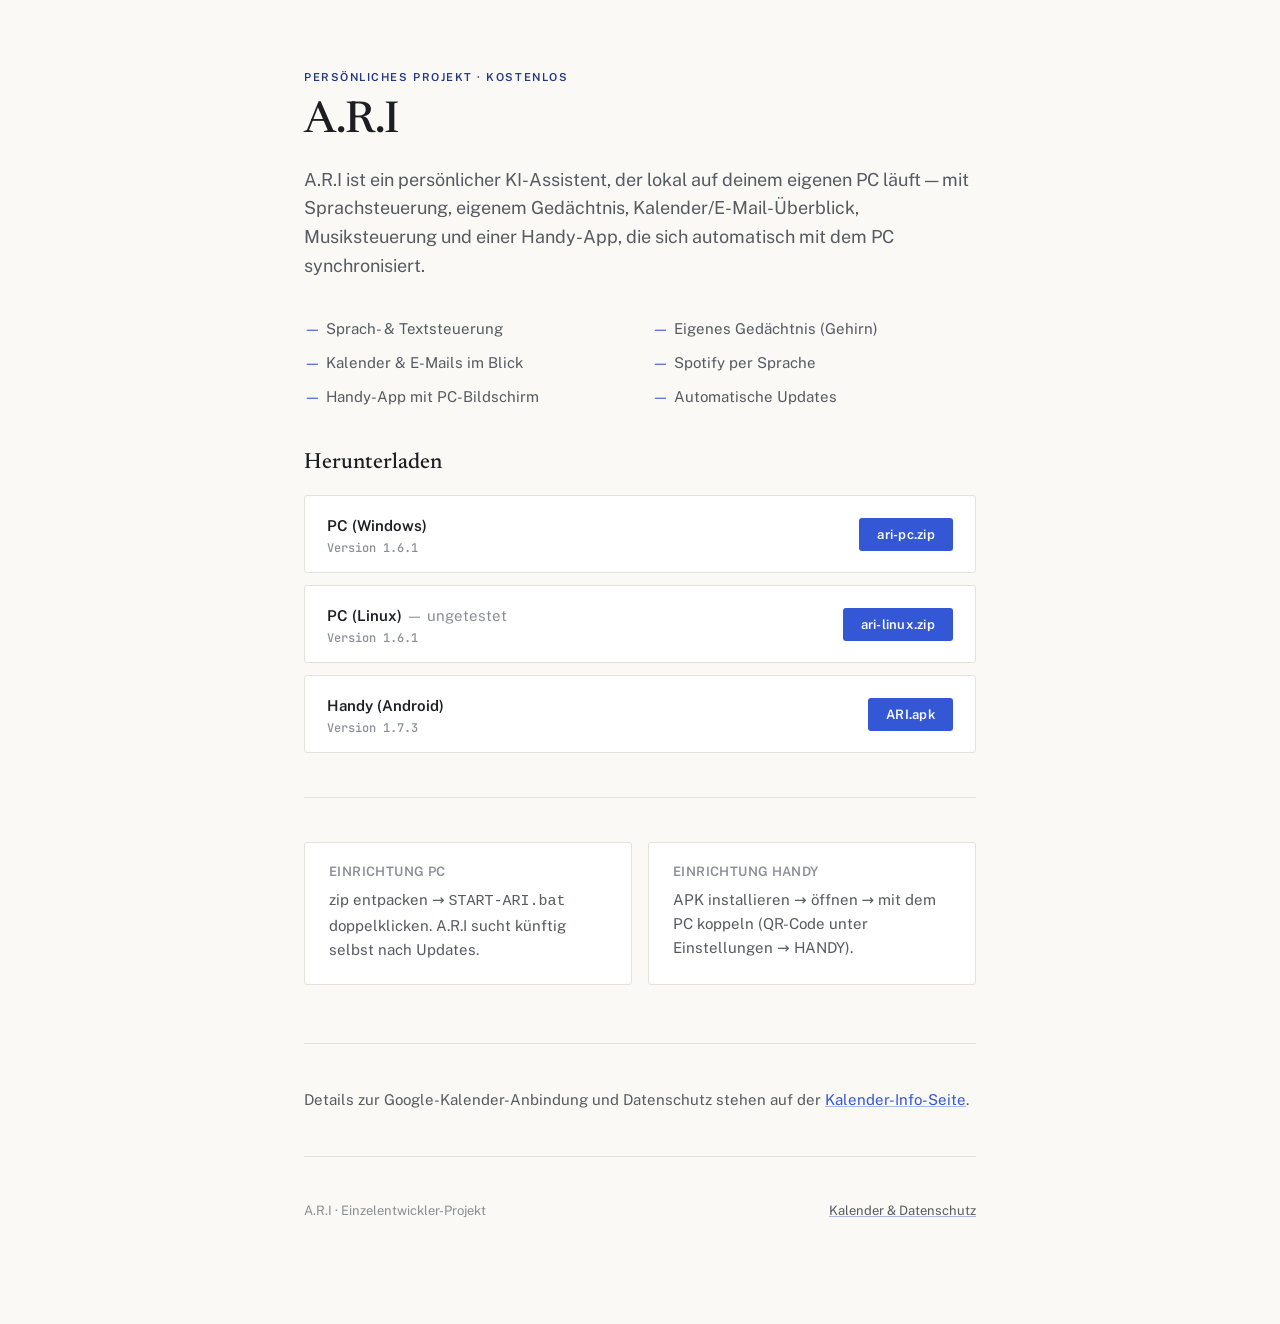
==== index.html @ eebb25ba "Startseite: Download-Seite statt Kalender-Info, Kalender-Seite nach /kalender.html verschoben" ====
<!DOCTYPE html>
<html lang="de">
<head>
<meta charset="UTF-8">
<meta name="viewport" content="width=device-width, initial-scale=1">
<title>A.R.I</title>
<meta name="description" content="A.R.I — persönlicher KI-Assistent für PC und Handy. Kostenlos, läuft lokal.">
<link rel="preconnect" href="https://fonts.googleapis.com">
<link rel="preconnect" href="https://fonts.gstatic.com" crossorigin>
<link href="https://fonts.googleapis.com/css2?family=Newsreader:ital,wght@0,400;0,500;0,600;1,400&family=Public+Sans:wght@400;500;600&family=JetBrains+Mono:wght@500&display=swap" rel="stylesheet">
<style>
  :root{
    --bg:#faf9f6;
    --surface:#ffffff;
    --ink:#1c1e22;
    --ink-dim:#565a61;
    --ink-faint:#8a8e95;
    --accent:#3457d5;
    --accent-ink:#22377f;
    --line:#e5e2db;
    --radius:3px;
  }
  @media (prefers-color-scheme: dark){
    :root:not([data-theme="light"]){
      --bg:#15161a;
      --surface:#1c1e23;
      --ink:#eceae4;
      --ink-dim:#a7a9ae;
      --ink-faint:#797c82;
      --accent:#7f97ff;
      --accent-ink:#c2ceff;
      --line:#2c2e34;
    }
  }
  :root[data-theme="dark"]{
    --bg:#15161a;
    --surface:#1c1e23;
    --ink:#eceae4;
    --ink-dim:#a7a9ae;
    --ink-faint:#797c82;
    --accent:#7f97ff;
    --accent-ink:#c2ceff;
    --line:#2c2e34;
  }

  *{box-sizing:border-box}
  body{
    background:var(--bg);
    color:var(--ink);
    font-family:'Public Sans', system-ui, sans-serif;
    line-height:1.6;
    -webkit-font-smoothing:antialiased;
  }
  .wrap{max-width:720px; margin:0 auto; padding:64px 24px 96px;}

  .eyebrow{
    font:600 11px/1 'Public Sans', sans-serif;
    letter-spacing:.14em;
    text-transform:uppercase;
    color:var(--accent-ink);
    margin-bottom:14px;
  }
  h1{
    font:500 44px/1.15 'Newsreader', Georgia, serif;
    letter-spacing:-.01em;
    margin:0 0 18px;
    text-wrap:balance;
  }
  h2.section{
    font:500 22px/1.3 'Newsreader', Georgia, serif;
    margin:0 0 18px;
  }
  .lede{
    font-size:18px;
    color:var(--ink-dim);
    margin:0 0 36px;
    max-width:42em;
  }

  .card{
    background:var(--surface);
    border:1px solid var(--line);
    border-radius:var(--radius);
    padding:22px 24px;
    margin-bottom:14px;
  }
  .card h2{
    font:600 13px/1 'Public Sans', sans-serif;
    letter-spacing:.03em;
    text-transform:uppercase;
    color:var(--ink-faint);
    margin:0 0 10px;
  }
  .card p{margin:0; color:var(--ink-dim); font-size:15px;}
  .card p + p{margin-top:10px;}

  .grid{display:grid; grid-template-columns:1fr 1fr; gap:16px; margin-bottom:16px;}
  @media (max-width:560px){ .grid{grid-template-columns:1fr;} }

  .features{list-style:none; margin:0 0 40px; padding:0; display:grid; grid-template-columns:1fr 1fr; gap:10px 24px; color:var(--ink-dim); font-size:15px;}
  @media (max-width:560px){ .features{grid-template-columns:1fr;} }
  .features li{padding-left:22px; position:relative;}
  .features li::before{content:'—'; position:absolute; left:0; color:var(--accent);}

  .divider{border:0; border-top:1px solid var(--line); margin:44px 0;}

  a{color:var(--accent); text-decoration-color:color-mix(in srgb, var(--accent) 40%, transparent);}
  a:hover{text-decoration-color:var(--accent);}

  .dl-row{
    display:flex; align-items:center; justify-content:space-between; gap:16px;
    background:var(--surface); border:1px solid var(--line); border-radius:var(--radius);
    padding:18px 22px; margin-bottom:12px;
  }
  .dl-row .name{font-weight:600; font-size:15px;}
  .dl-row .ver{font:500 12px/1 'JetBrains Mono', monospace; color:var(--ink-faint); margin-top:4px;}
  .dl-row .btn{
    flex:none; font:600 13px/1 'Public Sans', sans-serif; letter-spacing:.02em;
    color:#fff; background:var(--accent); padding:10px 18px; border-radius:var(--radius);
    text-decoration:none; white-space:nowrap;
  }
  .dl-row .btn:hover{opacity:.9;}

  footer{
    display:flex; justify-content:space-between; gap:16px; flex-wrap:wrap;
    font-size:13px; color:var(--ink-faint);
  }
  footer a{color:var(--ink-dim);}
</style>
</head>
<body>
<div class="wrap">
  <div class="eyebrow">Persönliches Projekt · Kostenlos</div>
  <h1>A.R.I</h1>
  <p class="lede">
    A.R.I ist ein persönlicher KI-Assistent, der lokal auf deinem eigenen PC läuft —
    mit Sprachsteuerung, eigenem Gedächtnis, Kalender/E-Mail-Überblick, Musiksteuerung
    und einer Handy-App, die sich automatisch mit dem PC synchronisiert.
  </p>

  <ul class="features">
    <li>Sprach- &amp; Textsteuerung</li>
    <li>Eigenes Gedächtnis (Gehirn)</li>
    <li>Kalender &amp; E-Mails im Blick</li>
    <li>Spotify per Sprache</li>
    <li>Handy-App mit PC-Bildschirm</li>
    <li>Automatische Updates</li>
  </ul>

  <h2 class="section">Herunterladen</h2>

  <div class="dl-row">
    <div>
      <div class="name">PC (Windows)</div>
      <div class="ver" id="verPcWin">Version wird geladen …</div>
    </div>
    <a class="btn" href="app/pc/ari-pc.zip">ari-pc.zip</a>
  </div>
  <div class="dl-row">
    <div>
      <div class="name">PC (Linux) <span style="font-weight:400;color:var(--ink-faint)">— ungetestet</span></div>
      <div class="ver" id="verPcLinux">Version wird geladen …</div>
    </div>
    <a class="btn" href="app/pc/ari-linux.zip">ari-linux.zip</a>
  </div>
  <div class="dl-row">
    <div>
      <div class="name">Handy (Android)</div>
      <div class="ver" id="verApp">Version wird geladen …</div>
    </div>
    <a class="btn" href="app/ARI.apk">ARI.apk</a>
  </div>

  <hr class="divider">

  <div class="grid">
    <div class="card">
      <h2>Einrichtung PC</h2>
      <p>zip entpacken → <code>START-ARI.bat</code> doppelklicken. A.R.I sucht künftig selbst nach Updates.</p>
    </div>
    <div class="card">
      <h2>Einrichtung Handy</h2>
      <p>APK installieren → öffnen → mit dem PC koppeln (QR-Code unter Einstellungen → HANDY).</p>
    </div>
  </div>

  <hr class="divider">

  <p style="color:var(--ink-dim); font-size:15px;">
    Details zur Google-Kalender-Anbindung und Datenschutz stehen auf der
    <a href="kalender.html">Kalender-Info-Seite</a>.
  </p>

  <hr class="divider">

  <footer>
    <span>A.R.I · Einzelentwickler-Projekt</span>
    <a href="kalender.html">Kalender &amp; Datenschutz</a>
  </footer>
</div>
<script>
(function(){
  function setVer(id, url, extract){
    fetch(url + '?t=' + Date.now(), {cache:'no-store'}).then(r => r.json()).then(d => {
      const el = document.getElementById(id);
      if (el) el.textContent = 'Version ' + extract(d);
    }).catch(() => { const el = document.getElementById(id); if (el) el.textContent = ''; });
  }
  setVer('verPcWin', 'app/pc/version.json', d => d.name);
  setVer('verPcLinux', 'app/pc/version.json', d => d.name);
  setVer('verApp', 'app/version.json', d => d.versionName);
})();
</script>
</body>
</html>
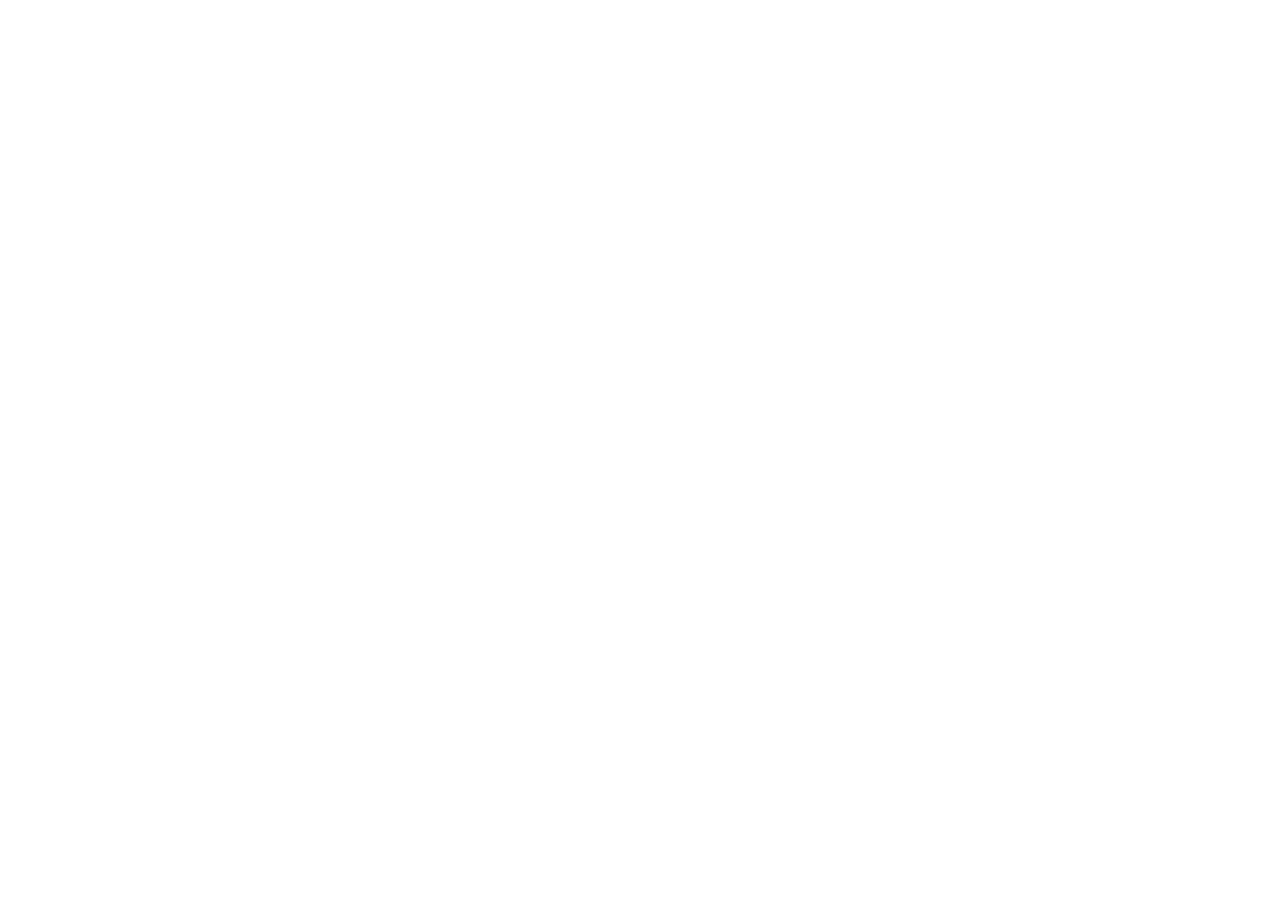
==== commit 913e454b: "Startseite leitet stattdessen direkt zum GitHub-Repo weiter (kein eigenes Downloadseiten-Design)" ====
--- a/index.html
+++ b/index.html
@@ -2,214 +2,16 @@
 <html lang="de">
 <head>
 <meta charset="UTF-8">
-<meta name="viewport" content="width=device-width, initial-scale=1">
+<meta http-equiv="refresh" content="0; url=https://github.com/KingShadow1332/KingShadow1332.github.io">
+<link rel="canonical" href="https://github.com/KingShadow1332/KingShadow1332.github.io">
 <title>A.R.I</title>
-<meta name="description" content="A.R.I — persönlicher KI-Assistent für PC und Handy. Kostenlos, läuft lokal.">
-<link rel="preconnect" href="https://fonts.googleapis.com">
-<link rel="preconnect" href="https://fonts.gstatic.com" crossorigin>
-<link href="https://fonts.googleapis.com/css2?family=Newsreader:ital,wght@0,400;0,500;0,600;1,400&family=Public+Sans:wght@400;500;600&family=JetBrains+Mono:wght@500&display=swap" rel="stylesheet">
+<meta name="description" content="A.R.I auf GitHub — persönlicher KI-Assistent für PC und Handy.">
 <style>
-  :root{
-    --bg:#faf9f6;
-    --surface:#ffffff;
-    --ink:#1c1e22;
-    --ink-dim:#565a61;
-    --ink-faint:#8a8e95;
-    --accent:#3457d5;
-    --accent-ink:#22377f;
-    --line:#e5e2db;
-    --radius:3px;
-  }
-  @media (prefers-color-scheme: dark){
-    :root:not([data-theme="light"]){
-      --bg:#15161a;
-      --surface:#1c1e23;
-      --ink:#eceae4;
-      --ink-dim:#a7a9ae;
-      --ink-faint:#797c82;
-      --accent:#7f97ff;
-      --accent-ink:#c2ceff;
-      --line:#2c2e34;
-    }
-  }
-  :root[data-theme="dark"]{
-    --bg:#15161a;
-    --surface:#1c1e23;
-    --ink:#eceae4;
-    --ink-dim:#a7a9ae;
-    --ink-faint:#797c82;
-    --accent:#7f97ff;
-    --accent-ink:#c2ceff;
-    --line:#2c2e34;
-  }
-
-  *{box-sizing:border-box}
-  body{
-    background:var(--bg);
-    color:var(--ink);
-    font-family:'Public Sans', system-ui, sans-serif;
-    line-height:1.6;
-    -webkit-font-smoothing:antialiased;
-  }
-  .wrap{max-width:720px; margin:0 auto; padding:64px 24px 96px;}
-
-  .eyebrow{
-    font:600 11px/1 'Public Sans', sans-serif;
-    letter-spacing:.14em;
-    text-transform:uppercase;
-    color:var(--accent-ink);
-    margin-bottom:14px;
-  }
-  h1{
-    font:500 44px/1.15 'Newsreader', Georgia, serif;
-    letter-spacing:-.01em;
-    margin:0 0 18px;
-    text-wrap:balance;
-  }
-  h2.section{
-    font:500 22px/1.3 'Newsreader', Georgia, serif;
-    margin:0 0 18px;
-  }
-  .lede{
-    font-size:18px;
-    color:var(--ink-dim);
-    margin:0 0 36px;
-    max-width:42em;
-  }
-
-  .card{
-    background:var(--surface);
-    border:1px solid var(--line);
-    border-radius:var(--radius);
-    padding:22px 24px;
-    margin-bottom:14px;
-  }
-  .card h2{
-    font:600 13px/1 'Public Sans', sans-serif;
-    letter-spacing:.03em;
-    text-transform:uppercase;
-    color:var(--ink-faint);
-    margin:0 0 10px;
-  }
-  .card p{margin:0; color:var(--ink-dim); font-size:15px;}
-  .card p + p{margin-top:10px;}
-
-  .grid{display:grid; grid-template-columns:1fr 1fr; gap:16px; margin-bottom:16px;}
-  @media (max-width:560px){ .grid{grid-template-columns:1fr;} }
-
-  .features{list-style:none; margin:0 0 40px; padding:0; display:grid; grid-template-columns:1fr 1fr; gap:10px 24px; color:var(--ink-dim); font-size:15px;}
-  @media (max-width:560px){ .features{grid-template-columns:1fr;} }
-  .features li{padding-left:22px; position:relative;}
-  .features li::before{content:'—'; position:absolute; left:0; color:var(--accent);}
-
-  .divider{border:0; border-top:1px solid var(--line); margin:44px 0;}
-
-  a{color:var(--accent); text-decoration-color:color-mix(in srgb, var(--accent) 40%, transparent);}
-  a:hover{text-decoration-color:var(--accent);}
-
-  .dl-row{
-    display:flex; align-items:center; justify-content:space-between; gap:16px;
-    background:var(--surface); border:1px solid var(--line); border-radius:var(--radius);
-    padding:18px 22px; margin-bottom:12px;
-  }
-  .dl-row .name{font-weight:600; font-size:15px;}
-  .dl-row .ver{font:500 12px/1 'JetBrains Mono', monospace; color:var(--ink-faint); margin-top:4px;}
-  .dl-row .btn{
-    flex:none; font:600 13px/1 'Public Sans', sans-serif; letter-spacing:.02em;
-    color:#fff; background:var(--accent); padding:10px 18px; border-radius:var(--radius);
-    text-decoration:none; white-space:nowrap;
-  }
-  .dl-row .btn:hover{opacity:.9;}
-
-  footer{
-    display:flex; justify-content:space-between; gap:16px; flex-wrap:wrap;
-    font-size:13px; color:var(--ink-faint);
-  }
-  footer a{color:var(--ink-dim);}
+  body{background:#15161a;color:#a7a9ae;font-family:system-ui,sans-serif;display:flex;align-items:center;justify-content:center;min-height:100vh;margin:0;text-align:center}
+  a{color:#7f97ff}
 </style>
 </head>
 <body>
-<div class="wrap">
-  <div class="eyebrow">Persönliches Projekt · Kostenlos</div>
-  <h1>A.R.I</h1>
-  <p class="lede">
-    A.R.I ist ein persönlicher KI-Assistent, der lokal auf deinem eigenen PC läuft —
-    mit Sprachsteuerung, eigenem Gedächtnis, Kalender/E-Mail-Überblick, Musiksteuerung
-    und einer Handy-App, die sich automatisch mit dem PC synchronisiert.
-  </p>
-
-  <ul class="features">
-    <li>Sprach- &amp; Textsteuerung</li>
-    <li>Eigenes Gedächtnis (Gehirn)</li>
-    <li>Kalender &amp; E-Mails im Blick</li>
-    <li>Spotify per Sprache</li>
-    <li>Handy-App mit PC-Bildschirm</li>
-    <li>Automatische Updates</li>
-  </ul>
-
-  <h2 class="section">Herunterladen</h2>
-
-  <div class="dl-row">
-    <div>
-      <div class="name">PC (Windows)</div>
-      <div class="ver" id="verPcWin">Version wird geladen …</div>
-    </div>
-    <a class="btn" href="app/pc/ari-pc.zip">ari-pc.zip</a>
-  </div>
-  <div class="dl-row">
-    <div>
-      <div class="name">PC (Linux) <span style="font-weight:400;color:var(--ink-faint)">— ungetestet</span></div>
-      <div class="ver" id="verPcLinux">Version wird geladen …</div>
-    </div>
-    <a class="btn" href="app/pc/ari-linux.zip">ari-linux.zip</a>
-  </div>
-  <div class="dl-row">
-    <div>
-      <div class="name">Handy (Android)</div>
-      <div class="ver" id="verApp">Version wird geladen …</div>
-    </div>
-    <a class="btn" href="app/ARI.apk">ARI.apk</a>
-  </div>
-
-  <hr class="divider">
-
-  <div class="grid">
-    <div class="card">
-      <h2>Einrichtung PC</h2>
-      <p>zip entpacken → <code>START-ARI.bat</code> doppelklicken. A.R.I sucht künftig selbst nach Updates.</p>
-    </div>
-    <div class="card">
-      <h2>Einrichtung Handy</h2>
-      <p>APK installieren → öffnen → mit dem PC koppeln (QR-Code unter Einstellungen → HANDY).</p>
-    </div>
-  </div>
-
-  <hr class="divider">
-
-  <p style="color:var(--ink-dim); font-size:15px;">
-    Details zur Google-Kalender-Anbindung und Datenschutz stehen auf der
-    <a href="kalender.html">Kalender-Info-Seite</a>.
-  </p>
-
-  <hr class="divider">
-
-  <footer>
-    <span>A.R.I · Einzelentwickler-Projekt</span>
-    <a href="kalender.html">Kalender &amp; Datenschutz</a>
-  </footer>
-</div>
-<script>
-(function(){
-  function setVer(id, url, extract){
-    fetch(url + '?t=' + Date.now(), {cache:'no-store'}).then(r => r.json()).then(d => {
-      const el = document.getElementById(id);
-      if (el) el.textContent = 'Version ' + extract(d);
-    }).catch(() => { const el = document.getElementById(id); if (el) el.textContent = ''; });
-  }
-  setVer('verPcWin', 'app/pc/version.json', d => d.name);
-  setVer('verPcLinux', 'app/pc/version.json', d => d.name);
-  setVer('verApp', 'app/version.json', d => d.versionName);
-})();
-</script>
+  <p>Weiterleitung zu <a href="https://github.com/KingShadow1332/KingShadow1332.github.io">A.R.I auf GitHub</a> …</p>
 </body>
 </html>
